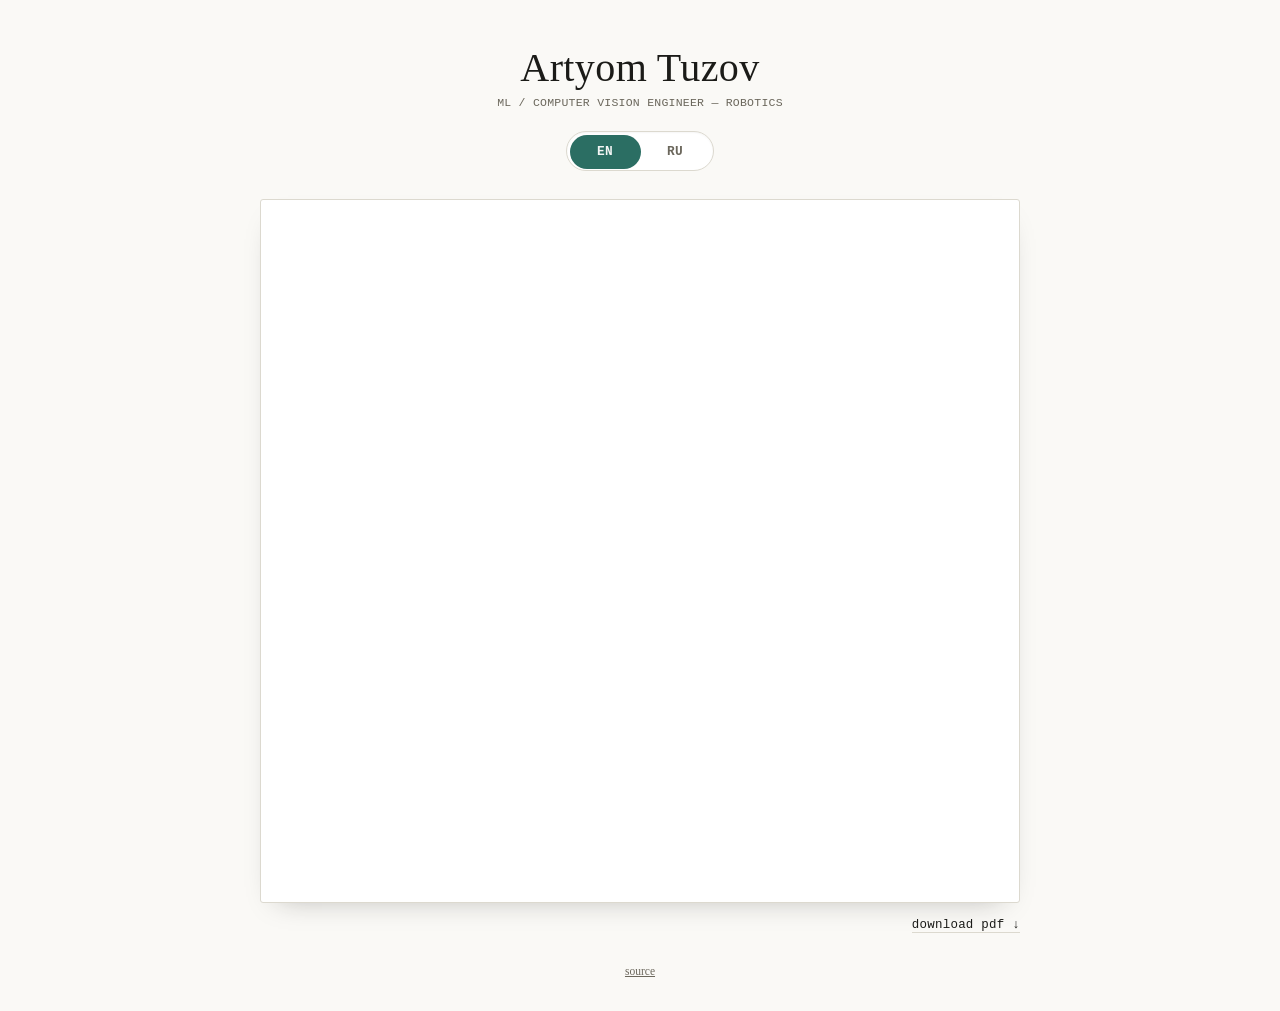
==== docs/index.html @ 91aa36a7 "Replace portfolio site with CV repo content Consolidates the CV into a single repo instead of splitt" ====
<!DOCTYPE html>
<html lang="en">
<head>
<meta charset="UTF-8">
<meta name="viewport" content="width=device-width, initial-scale=1">
<title>Artyom Tuzov — CV</title>
<style>
  :root{
    --paper: #faf9f6;
    --sheet: #ffffff;
    --ink: #1b1b18;
    --muted: #6b675c;
    --rule: #dcd9cf;
    --accent: #2b6e63;
    --accent-ink: #f3f6f5;
    --radius: 3px;
  }

  *{ box-sizing: border-box; }

  html,body{
    margin:0;
    padding:0;
    background:var(--paper);
    color:var(--ink);
  }

  body{
    font-family: Georgia, 'Iowan Old Style', 'Palatino Linotype', 'URW Palladio L', serif;
    display:flex;
    flex-direction:column;
    align-items:center;
    min-height:100vh;
    padding: 2.75rem 1.25rem 2rem;
  }

  .mono{
    font-family: ui-monospace, 'SF Mono', 'JetBrains Mono', 'Roboto Mono', Menlo, Consolas, monospace;
    letter-spacing: .02em;
  }

  header{
    width:100%;
    max-width: 760px;
    text-align:center;
    margin-bottom: 1.75rem;
  }

  h1{
    font-size: clamp(1.9rem, 4vw, 2.5rem);
    font-weight: 400;
    letter-spacing: .01em;
    margin: 0 0 .3rem;
  }

  .eyebrow{
    font-size: .72rem;
    text-transform: uppercase;
    color: var(--muted);
    margin: 0 0 1.4rem;
  }

  /* --- language switch: rocker-style toggle --- */
  .switch{
    --w: 148px;
    position: relative;
    width: var(--w);
    height: 40px;
    margin: 0 auto;
    background: var(--sheet);
    border: 1px solid var(--rule);
    border-radius: 999px;
    padding: 3px;
    display:flex;
    box-shadow: inset 0 1px 2px rgba(0,0,0,.04);
  }

  .switch .thumb{
    position:absolute;
    top:3px; left:3px;
    width: calc(var(--w)/2 - 3px);
    height: 34px;
    background: var(--accent);
    border-radius: 999px;
    transition: transform .18s ease;
  }

  .switch[data-lang="ru"] .thumb{
    transform: translateX(calc(var(--w)/2 - 3px));
  }

  .switch button{
    position:relative;
    z-index:1;
    flex:1;
    border:0;
    background:transparent;
    cursor:pointer;
    font-size: .8rem;
    font-weight: 600;
    color: var(--muted);
    transition: color .18s ease;
    border-radius: 999px;
  }

  .switch button[aria-pressed="true"]{
    color: var(--accent-ink);
  }

  .switch button:focus-visible{
    outline: 2px solid var(--accent);
    outline-offset: 2px;
  }

  main{
    width:100%;
    max-width: 760px;
    flex:1;
    display:flex;
    flex-direction:column;
  }

  .sheet{
    background:var(--sheet);
    border:1px solid var(--rule);
    border-radius: var(--radius);
    box-shadow: 0 12px 28px -18px rgba(27,27,24,.35);
    flex:1;
    min-height: 60vh;
    overflow:hidden;
  }

  .sheet iframe{
    width:100%;
    height: 78vh;
    min-height: 480px;
    border:0;
    display:block;
  }

  .below{
    display:flex;
    justify-content:space-between;
    align-items:baseline;
    gap: 1rem;
    margin-top: .9rem;
    font-size: .78rem;
    color: var(--muted);
  }

  .below a{
    color: var(--ink);
    text-decoration: none;
    border-bottom: 1px solid var(--rule);
  }

  .below a:hover{
    border-bottom-color: var(--accent);
    color: var(--accent);
  }

  footer{
    width:100%;
    max-width: 760px;
    text-align:center;
    margin-top: 2rem;
    font-size: .72rem;
    color: var(--muted);
  }

  footer a{ color: var(--muted); }

  @media (max-width: 480px){
    .sheet iframe{ height: 68vh; }
  }

  @media (prefers-reduced-motion: reduce){
    .switch .thumb, .switch button{ transition: none; }
  }
</style>
</head>
<body>

<header>
  <h1 id="name">Artyom Tuzov</h1>
  <p class="eyebrow mono" id="headline">ML / Computer Vision Engineer — Robotics</p>

  <div class="switch" id="switch" data-lang="en" role="group" aria-label="CV language">
    <span class="thumb" aria-hidden="true"></span>
    <button type="button" id="btn-en" class="mono" aria-pressed="true">EN</button>
    <button type="button" id="btn-ru" class="mono" aria-pressed="false">RU</button>
  </div>
</header>

<main>
  <div class="sheet">
    <iframe id="pdf-frame" src="Artyom_Tuzov_CV_EN.pdf" title="CV preview"></iframe>
  </div>
  <div class="below">
    <span class="mono" id="updated-label"></span>
    <a id="download-link" class="mono" href="Artyom_Tuzov_CV_EN.pdf" download>download pdf ↓</a>
  </div>
</main>

<footer>
  <a href="https://github.com/artyomzifir/artyomzifir.github.io">source</a>
</footer>

<script>
  const files = {
    en: { pdf: 'Artyom_Tuzov_CV_EN.pdf', headline: 'ML / Computer Vision Engineer — Robotics' },
    ru: { pdf: 'Artyom_Tuzov_CV_RU.pdf', headline: 'ML / CV инженер — робототехника' }
  };

  const switchEl = document.getElementById('switch');
  const btnEn = document.getElementById('btn-en');
  const btnRu = document.getElementById('btn-ru');
  const frame = document.getElementById('pdf-frame');
  const dl = document.getElementById('download-link');
  const headline = document.getElementById('headline');

  function setLang(lang){
    const f = files[lang];
    switchEl.dataset.lang = lang;
    btnEn.setAttribute('aria-pressed', String(lang === 'en'));
    btnRu.setAttribute('aria-pressed', String(lang === 'ru'));
    frame.src = f.pdf;
    frame.title = lang === 'ru' ? 'Резюме — предпросмотр' : 'CV preview';
    dl.href = f.pdf;
    headline.textContent = f.headline;
    document.documentElement.lang = lang;
    document.title = lang === 'ru' ? 'Артём Тузов — Резюме' : 'Artyom Tuzov — CV';
    try { localStorage.setItem('cv-lang', lang); } catch (e) {}
  }

  btnEn.addEventListener('click', () => setLang('en'));
  btnRu.addEventListener('click', () => setLang('ru'));

  let initial = 'en';
  try {
    const saved = localStorage.getItem('cv-lang');
    if (saved === 'en' || saved === 'ru') {
      initial = saved;
    } else if ((navigator.language || '').toLowerCase().startsWith('ru')) {
      initial = 'ru';
    }
  } catch (e) {}

  setLang(initial);
</script>

</body>
</html>
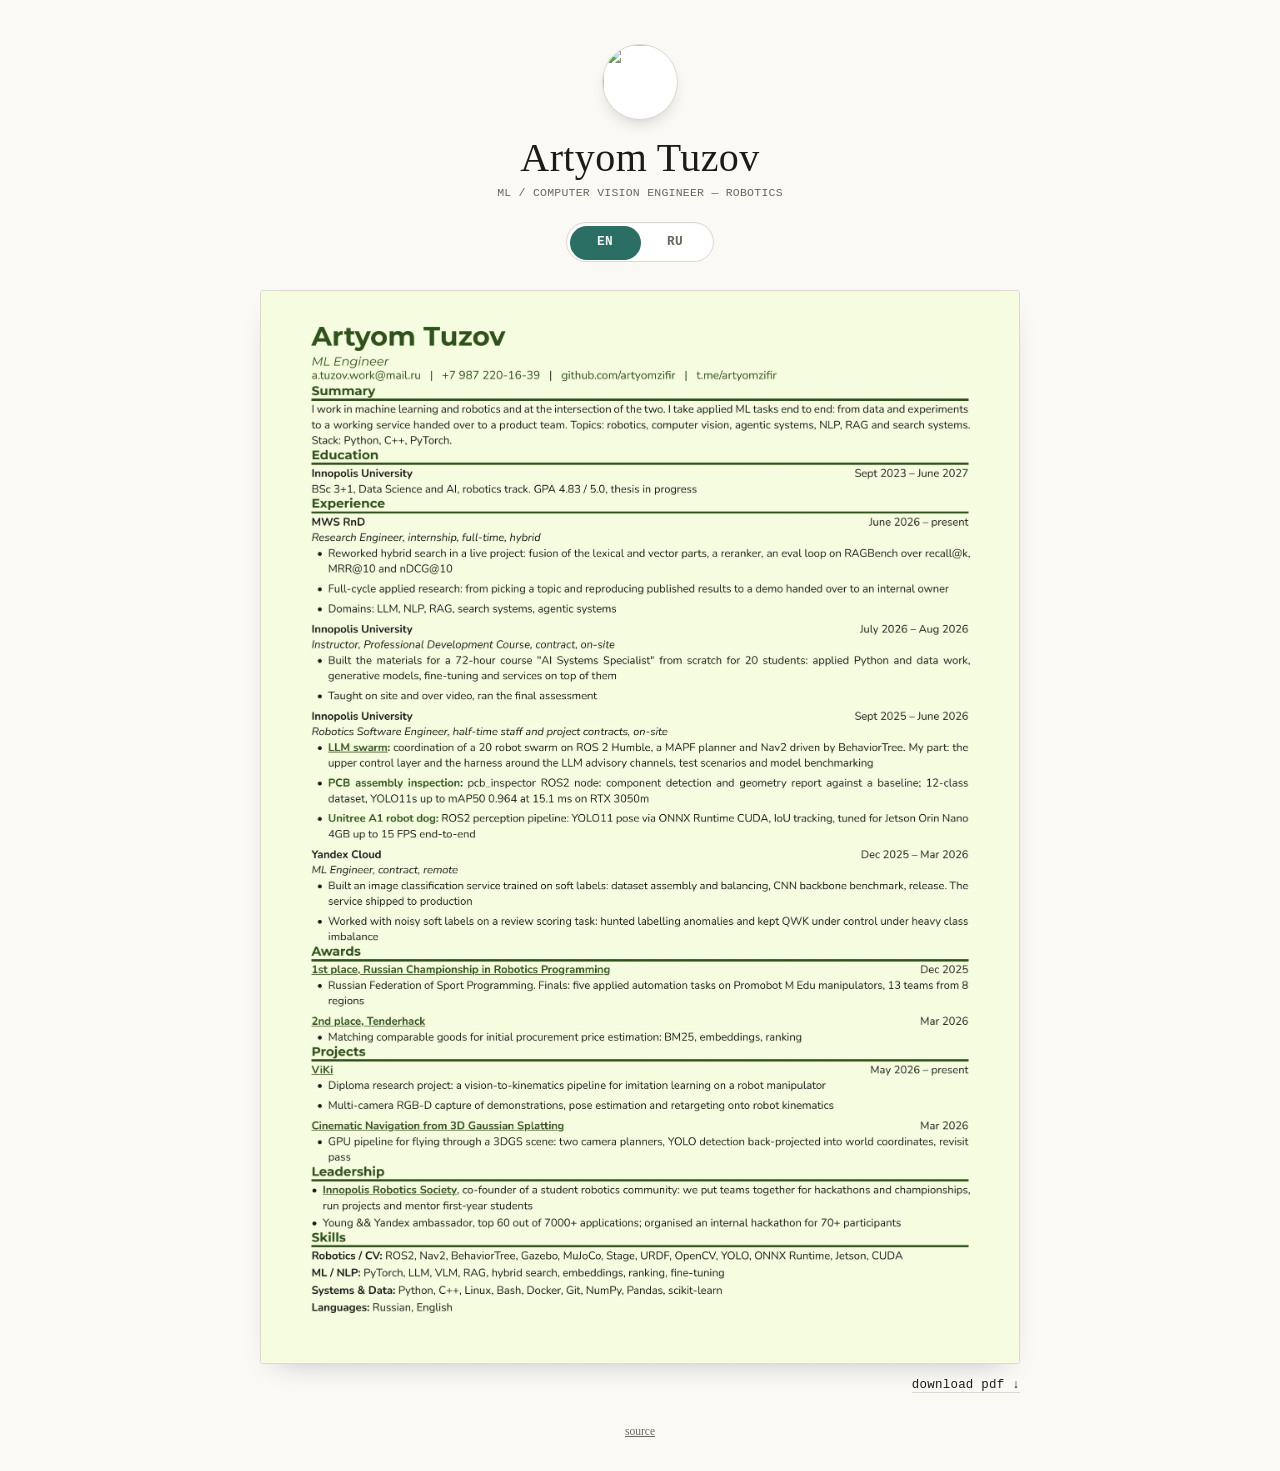
==== commit 91481bf9: "Polish CV landing page: avatar, rasterized preview instead of PDF embed Swaps the native browser PDF" ====
--- a/docs/index.html
+++ b/docs/index.html
@@ -46,6 +46,18 @@
     margin-bottom: 1.75rem;
   }
 
+  .avatar{
+    width: 76px;
+    height: 76px;
+    border-radius: 50%;
+    object-fit: cover;
+    display: block;
+    margin: 0 auto .9rem;
+    border: 1px solid var(--rule);
+    box-shadow: 0 8px 20px -12px rgba(27,27,24,.4);
+    background: var(--sheet);
+  }
+
   h1{
     font-size: clamp(1.9rem, 4vw, 2.5rem);
     font-weight: 400;
@@ -130,12 +142,20 @@
     overflow:hidden;
   }
 
-  .sheet iframe{
-    width:100%;
-    height: 78vh;
-    min-height: 480px;
-    border:0;
+  .sheet a{
     display:block;
+    line-height:0;
+  }
+
+  .sheet img{
+    width:100%;
+    height:auto;
+    display:block;
+    transition: opacity .15s ease;
+  }
+
+  .sheet a:hover img{
+    opacity: .93;
   }
 
   .below{
@@ -171,7 +191,7 @@
   footer a{ color: var(--muted); }
 
   @media (max-width: 480px){
-    .sheet iframe{ height: 68vh; }
+    .avatar{ width: 64px; height: 64px; }
   }
 
   @media (prefers-reduced-motion: reduce){
@@ -182,6 +202,7 @@
 <body>
 
 <header>
+  <img class="avatar" src="https://github.com/artyomzifir.png?size=200" alt="" width="76" height="76" loading="lazy">
   <h1 id="name">Artyom Tuzov</h1>
   <p class="eyebrow mono" id="headline">ML / Computer Vision Engineer — Robotics</p>
 
@@ -194,7 +215,9 @@
 
 <main>
   <div class="sheet">
-    <iframe id="pdf-frame" src="Artyom_Tuzov_CV_EN.pdf" title="CV preview"></iframe>
+    <a id="pdf-link" href="Artyom_Tuzov_CV_EN.pdf" target="_blank" rel="noopener">
+      <img id="pdf-preview" src="Artyom_Tuzov_CV_EN.webp" alt="CV preview">
+    </a>
   </div>
   <div class="below">
     <span class="mono" id="updated-label"></span>
@@ -208,14 +231,15 @@
 
 <script>
   const files = {
-    en: { pdf: 'Artyom_Tuzov_CV_EN.pdf', headline: 'ML / Computer Vision Engineer — Robotics' },
-    ru: { pdf: 'Artyom_Tuzov_CV_RU.pdf', headline: 'ML / CV инженер — робототехника' }
+    en: { pdf: 'Artyom_Tuzov_CV_EN.pdf', preview: 'Artyom_Tuzov_CV_EN.webp', headline: 'ML / Computer Vision Engineer — Robotics' },
+    ru: { pdf: 'Artyom_Tuzov_CV_RU.pdf', preview: 'Artyom_Tuzov_CV_RU.webp', headline: 'ML / CV инженер — робототехника' }
   };
 
   const switchEl = document.getElementById('switch');
   const btnEn = document.getElementById('btn-en');
   const btnRu = document.getElementById('btn-ru');
-  const frame = document.getElementById('pdf-frame');
+  const pdfLink = document.getElementById('pdf-link');
+  const preview = document.getElementById('pdf-preview');
   const dl = document.getElementById('download-link');
   const headline = document.getElementById('headline');
 
@@ -224,8 +248,9 @@
     switchEl.dataset.lang = lang;
     btnEn.setAttribute('aria-pressed', String(lang === 'en'));
     btnRu.setAttribute('aria-pressed', String(lang === 'ru'));
-    frame.src = f.pdf;
-    frame.title = lang === 'ru' ? 'Резюме — предпросмотр' : 'CV preview';
+    pdfLink.href = f.pdf;
+    preview.src = f.preview;
+    preview.alt = lang === 'ru' ? 'Резюме — предпросмотр' : 'CV preview';
     dl.href = f.pdf;
     headline.textContent = f.headline;
     document.documentElement.lang = lang;
